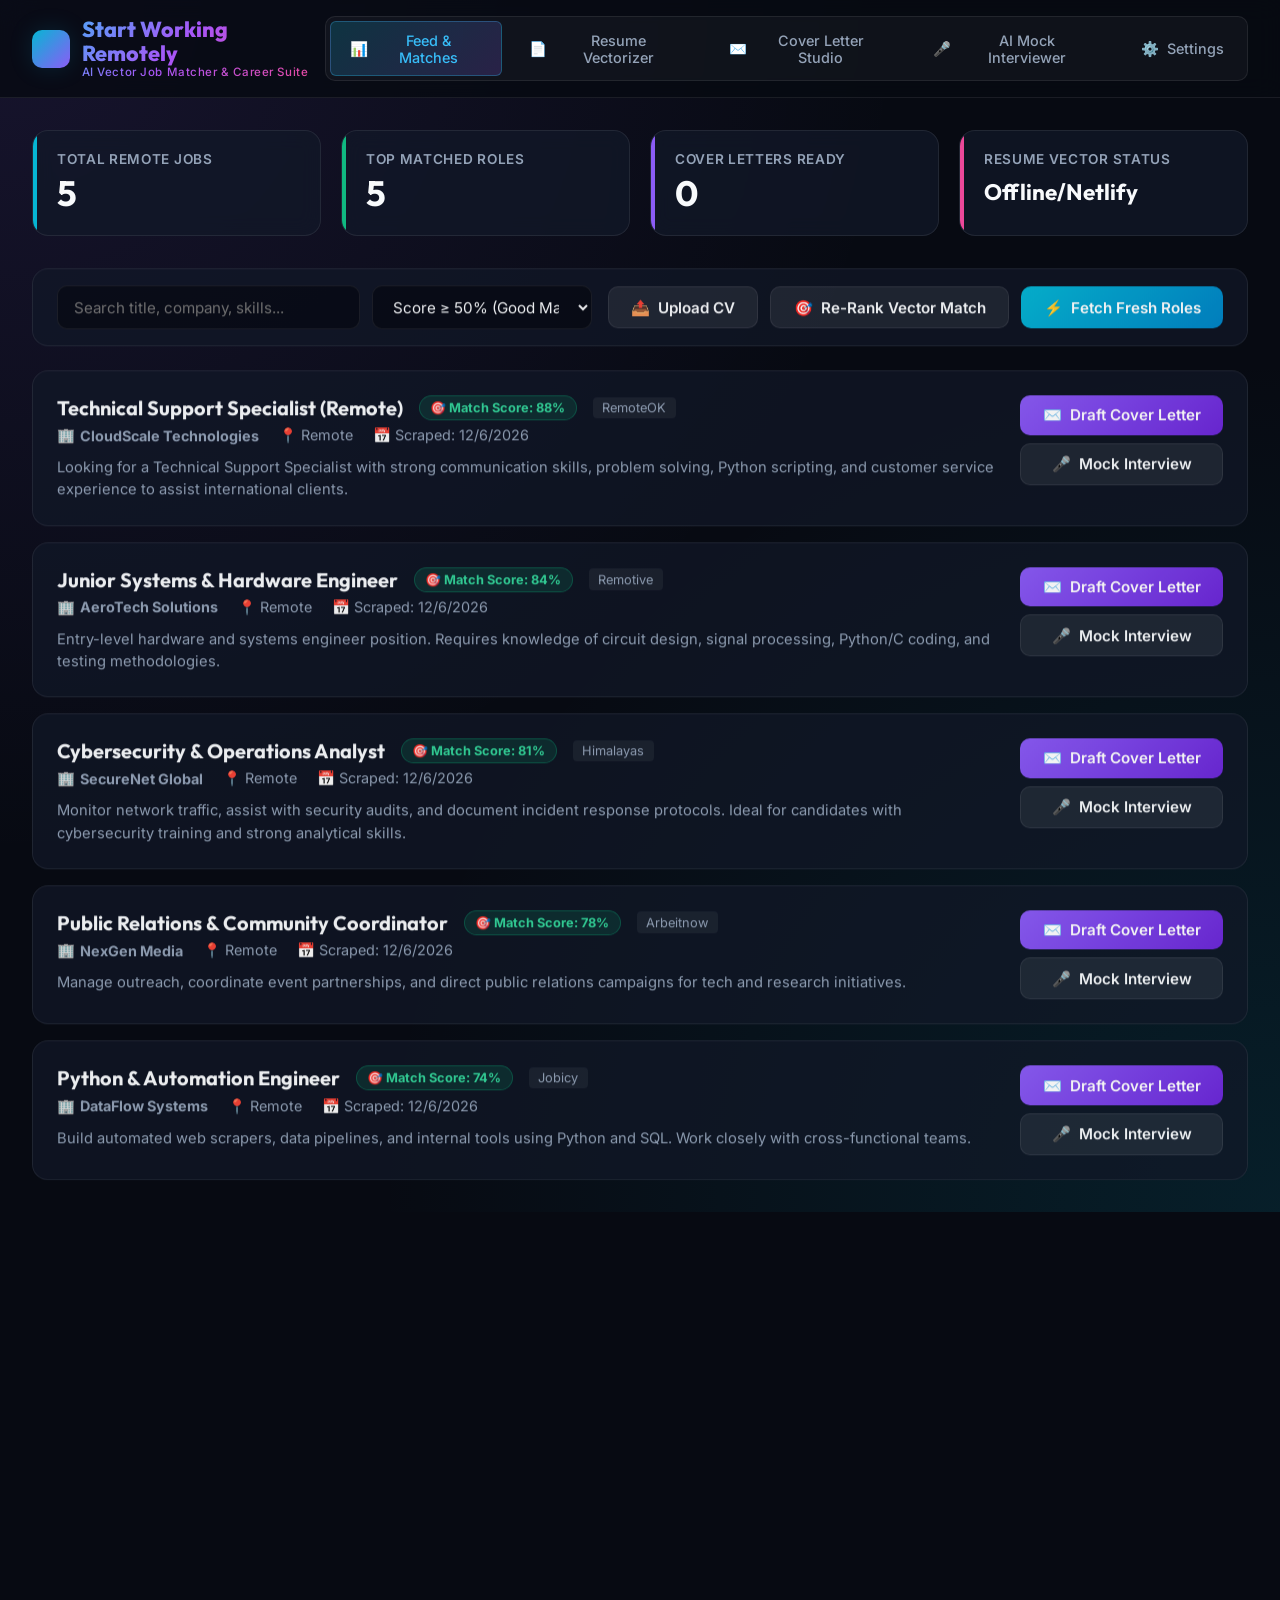
==== index.html @ cdeee98a "Fixed the bugs" ====
<!DOCTYPE html>
<html lang="en">
<head>
  <meta charset="UTF-8">
  <meta http-equiv="refresh" content="0; url=web/index.html">
  <title>Redirecting to Start Working Remotely...</title>
</head>
<body>
  <p>Redirecting to <a href="web/index.html">Start Working Remotely Web Dashboard</a>...</p>
</body>
</html>
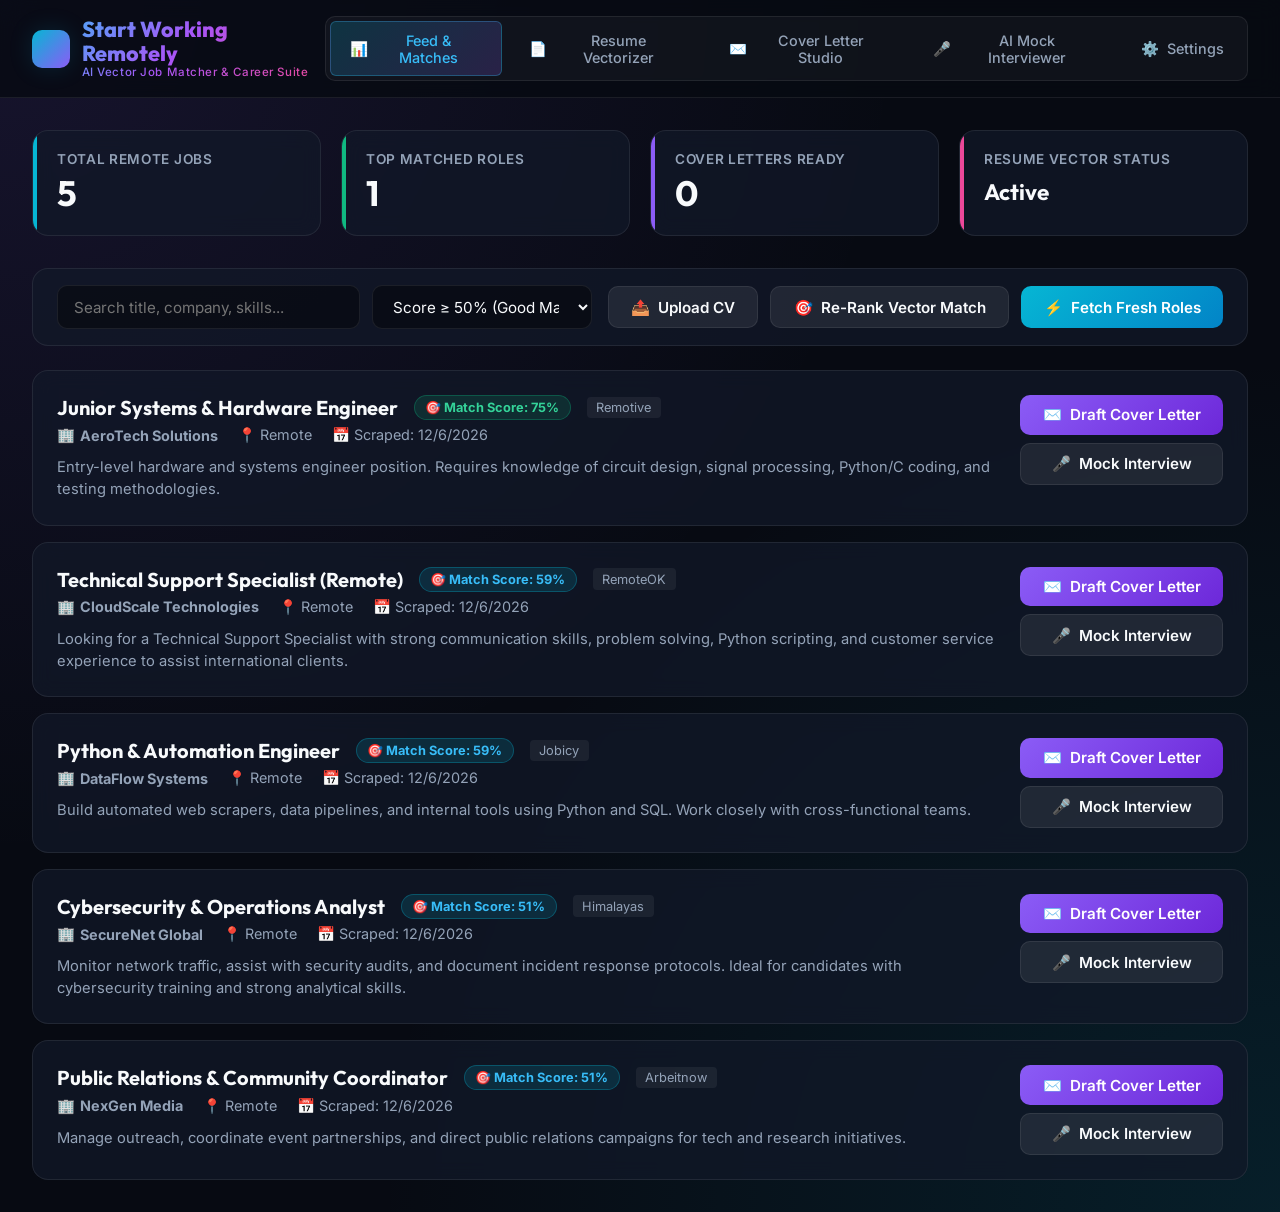
==== commit 13974fa3: "Deploy complete static web dashboard at root with API functions for Vercel" ====
--- a/index.html
+++ b/index.html
@@ -2,10 +2,251 @@
 <html lang="en">
 <head>
   <meta charset="UTF-8">
-  <meta http-equiv="refresh" content="0; url=web/index.html">
-  <title>Redirecting to Start Working Remotely...</title>
+  <meta name="viewport" content="width=device-width, initial-scale=1.0">
+  <title>Start Working Remotely - AI Job Hunting & Interview Studio</title>
+  <meta name="description" content="Start Working Remotely - Vector matching job scraper, ATS cover letter studio, and AI mock interviewer.">
+  <link rel="stylesheet" href="styles.css">
+  <link rel="icon" href="data:image/svg+xml,<svg xmlns=%22http://www.w3.org/2000/svg%22 viewBox=%220 0 100 100%22><text y=%22.9em%22 font-size=%2290%22>🌐</text></svg>">
 </head>
 <body>
-  <p>Redirecting to <a href="web/index.html">Start Working Remotely Web Dashboard</a>...</p>
+
+  <!-- Header -->
+  <header>
+    <div class="nav-container">
+      <div class="logo">
+        <div class="logo-icon">🌐</div>
+        <div style="display: flex; flex-direction: column;">
+          <span style="font-family: Outfit; font-weight: 800; font-size: 1.35rem; line-height: 1.1;">Start Working Remotely</span>
+          <span style="font-size: 0.72rem; color: var(--text-muted); font-weight: 500; letter-spacing: 0.05em;">AI Vector Job Matcher & Career Suite</span>
+        </div>
+      </div>
+
+      <nav class="nav-tabs">
+        <button class="tab-btn active" id="tab-btn-feed" onclick="switchTab('feed')">
+          <span>📊</span> Feed & Matches
+        </button>
+        <button class="tab-btn" id="tab-btn-resume" onclick="switchTab('resume')">
+          <span>📄</span> Resume Vectorizer
+        </button>
+        <button class="tab-btn" id="tab-btn-letters" onclick="switchTab('letters')">
+          <span>✉️</span> Cover Letter Studio
+        </button>
+        <button class="tab-btn" id="tab-btn-interview" onclick="switchTab('interview')">
+          <span>🎤</span> AI Mock Interviewer
+        </button>
+        <button class="tab-btn" id="tab-btn-settings" onclick="switchTab('settings')">
+          <span>⚙️</span> Settings
+        </button>
+      </nav>
+    </div>
+  </header>
+
+  <main>
+    <!-- Live Stats -->
+    <div class="stats-grid">
+      <div class="stat-card">
+        <div class="stat-label">Total Remote Jobs</div>
+        <div class="stat-value" id="stat-total-jobs">0</div>
+      </div>
+      <div class="stat-card emerald">
+        <div class="stat-label">Top Matched Roles</div>
+        <div class="stat-value" id="stat-top-matches">0</div>
+      </div>
+      <div class="stat-card purple">
+        <div class="stat-label">Cover Letters Ready</div>
+        <div class="stat-value" id="stat-letters">0</div>
+      </div>
+      <div class="stat-card pink">
+        <div class="stat-label">Resume Vector Status</div>
+        <div class="stat-value" id="stat-resume-status" style="font-size: 1.4rem; padding-top: 0.4rem;">Active</div>
+      </div>
+    </div>
+
+    <!-- TAB 1: Feed & Matches -->
+    <div class="tab-content active" id="tab-feed">
+      <div class="controls-bar">
+        <div class="search-group">
+          <input type="text" id="search-input" placeholder="Search title, company, skills..." oninput="filterJobs()">
+          <select id="score-filter" style="width: 220px;" onchange="filterJobs()">
+            <option value="0.70">Score ≥ 70% (High Match)</option>
+            <option value="0.50" selected>Score ≥ 50% (Good Match)</option>
+            <option value="0.30">Score ≥ 30% (Broad Roles)</option>
+            <option value="0.00">All Scraped Roles</option>
+          </select>
+        </div>
+        <div style="display: flex; gap: 0.75rem; flex-wrap: wrap;">
+          <button class="btn btn-secondary" id="btn-upload-cv-quick" onclick="document.getElementById('cv-file-input').click()">
+            <span>📤</span> Upload CV
+          </button>
+          <button class="btn btn-secondary" id="btn-re-rank" onclick="triggerReMatch()">
+            <span>🎯</span> Re-Rank Vector Match
+          </button>
+          <button class="btn" id="btn-scan" onclick="triggerScan()">
+            <span>⚡</span> Fetch Fresh Roles
+          </button>
+        </div>
+      </div>
+
+      <div class="jobs-list" id="jobs-container">
+        <!-- Rendered dynamically -->
+      </div>
+    </div>
+
+    <!-- Hidden File Input for CV Upload -->
+    <input type="file" id="cv-file-input" accept=".pdf,.txt,.md,.docx" style="display: none;" onchange="handleCvFileUpload(event)">
+
+    <!-- TAB 2: Resume Vectorizer -->
+    <div class="tab-content" id="tab-resume">
+      <div class="panel">
+        <div class="panel-title">
+          <span>📄</span> Upload CV / Resume & Vectorize
+        </div>
+        <p style="color: var(--text-muted); margin-bottom: 1.25rem; line-height: 1.5;">
+          Upload your CV (PDF, DOCX, TXT, MD) or edit your resume text directly below. The system extracts skills & domain vectors to re-rank all scraped job postings.
+        </p>
+
+        <!-- Drag and Drop Upload Zone -->
+        <div id="drop-zone" onclick="document.getElementById('cv-file-input').click()" style="border: 2px dashed rgba(6, 182, 212, 0.4); background: rgba(6, 182, 212, 0.04); border-radius: var(--radius-lg); padding: 2rem; text-align: center; cursor: pointer; margin-bottom: 1.5rem; transition: all 0.2s ease;">
+          <div style="font-size: 2.5rem; margin-bottom: 0.5rem;">📁</div>
+          <div style="font-weight: 700; font-size: 1.1rem; color: #38bdf8; margin-bottom: 0.25rem;">Click or Drag & Drop your CV here</div>
+          <div style="font-size: 0.85rem; color: var(--text-dim);">Supports PDF, DOCX, TXT, MD</div>
+        </div>
+
+        <div style="font-weight: 600; font-size: 0.95rem; margin-bottom: 0.5rem; color: var(--text-main);">Extracted Resume Vector Text:</div>
+        <textarea id="resume-textarea" rows="16" placeholder="Paste or view your resume text here..."></textarea>
+        <div style="margin-top: 1rem; display: flex; justify-content: flex-end; gap: 1rem;">
+          <button class="btn" id="btn-save-resume" onclick="saveResume()">
+            <span>💾</span> Save & Re-index Embeddings
+          </button>
+        </div>
+      </div>
+    </div>
+
+
+    <!-- TAB 3: Cover Letter Studio -->
+    <div class="tab-content" id="tab-letters">
+      <div class="panel">
+        <div class="panel-title">
+          <span>✉️</span> AI Cover Letter Studio
+        </div>
+        <p style="color: var(--text-muted); margin-bottom: 1.25rem;">
+          Select a target job position to generate an ATS-tailored cover letter based on your candidate profile.
+        </p>
+
+        <div style="display: grid; grid-template-columns: 2fr 1fr; gap: 1rem; margin-bottom: 1.25rem;">
+          <div>
+            <label style="font-weight: 600; font-size: 0.88rem; margin-bottom: 0.35rem; display: block; color: var(--text-muted);">Select Target Job Role:</label>
+            <select id="cl-job-select" onchange="loadCoverLetterForSelectedJob()">
+              <option value="">-- Choose a Matched Job --</option>
+            </select>
+          </div>
+          <div>
+            <label style="font-weight: 600; font-size: 0.88rem; margin-bottom: 0.35rem; display: block; color: var(--text-muted);">Cover Letter Tone:</label>
+            <select id="cl-tone-select">
+              <option value="ats">Standard Professional (ATS Optimized)</option>
+              <option value="tech">Technical & Engineering Focused</option>
+              <option value="leadership">Leadership & PR Focused</option>
+              <option value="enthusiastic">High Energy & Enthusiastic</option>
+            </select>
+          </div>
+        </div>
+
+        <div style="margin-bottom: 1.5rem;">
+          <button class="btn btn-purple" id="btn-gen-cl" onclick="generateCoverLetterInStudio()">
+            <span>✉️</span> Generate Tailored Cover Letter
+          </button>
+        </div>
+
+        <div style="display: flex; justify-content: space-between; align-items: center; margin-bottom: 0.5rem;">
+          <span style="font-weight: 600; font-size: 0.95rem;">Generated Cover Letter Draft:</span>
+          <div style="display: flex; gap: 0.75rem; align-items: center;">
+            <span id="cl-word-count" style="font-size: 0.85rem; color: var(--text-dim);">0 words</span>
+            <button class="btn btn-secondary" style="padding: 0.35rem 0.8rem; font-size: 0.85rem;" onclick="copyCoverLetterText()">📋 Copy Text</button>
+            <button class="btn btn-secondary" style="padding: 0.35rem 0.8rem; font-size: 0.85rem;" onclick="downloadCoverLetterText()">💾 Download .txt</button>
+          </div>
+        </div>
+        <textarea id="cl-output-text" rows="18" placeholder="Select a job and click Generate to build your tailored cover letter..."></textarea>
+      </div>
+    </div>
+
+    <!-- TAB 4: Mock Interviewer -->
+    <div class="tab-content" id="tab-interview">
+      <div class="panel">
+        <div class="panel-title">
+          <span>🎤</span> AI Mock Interviewer & Feedback Studio
+        </div>
+        <p style="color: var(--text-muted); margin-bottom: 1.25rem;">
+          Practice answering targeted technical, behavioral, and situational questions. Submit your response for immediate AI grading and feedback.
+        </p>
+
+        <div style="display: flex; gap: 1rem; margin-bottom: 1.5rem; flex-wrap: wrap;">
+          <div style="flex: 1; min-width: 250px;">
+            <label style="font-weight: 600; font-size: 0.88rem; margin-bottom: 0.35rem; display: block; color: var(--text-muted);">Select Target Role:</label>
+            <select id="int-job-select" onchange="loadInterviewForSelectedJob()">
+              <option value="">-- Choose a Matched Job --</option>
+            </select>
+          </div>
+          <div style="display: flex; align-items: flex-end;">
+            <button class="btn" onclick="generateInterviewQuestionsInStudio()">
+              <span>🎤</span> Load Interview Questions
+            </button>
+          </div>
+        </div>
+
+        <div id="interview-workspace">
+          <div style="text-align: center; padding: 3rem; background: rgba(0,0,0,0.2); border-radius: var(--radius-md); border: 1px dashed var(--border-glass);">
+            <div style="font-size: 2rem; margin-bottom: 0.5rem;">🎯</div>
+            <h4 style="font-family: Outfit; font-size: 1.2rem; margin-bottom: 0.5rem;">No Role Selected</h4>
+            <p style="color: var(--text-dim); font-size: 0.9rem;">Choose a job from the dropdown above to load role-specific mock questions and model answers.</p>
+          </div>
+        </div>
+      </div>
+    </div>
+
+    <!-- TAB 5: Settings -->
+    <div class="tab-content" id="tab-settings">
+      <div class="panel">
+        <div class="panel-title">
+          <span>⚙️</span> System Configuration
+        </div>
+        <div style="display: grid; gap: 1rem; max-width: 600px;">
+          <div>
+            <label style="font-weight: 600; display: block; margin-bottom: 0.4rem;">Default Search Role Query</label>
+            <input type="text" id="cfg-role" value="software engineer">
+          </div>
+          <div>
+            <label style="font-weight: 600; display: block; margin-bottom: 0.4rem;">Location Filter</label>
+            <input type="text" id="cfg-location" value="remote">
+          </div>
+          <div>
+            <label style="font-weight: 600; display: block; margin-bottom: 0.4rem;">Ollama API Base URL (Local LLM)</label>
+            <input type="text" id="cfg-ollama" value="http://localhost:11434">
+          </div>
+          <div>
+            <label style="font-weight: 600; display: block; margin-bottom: 0.4rem;">OpenRouter API Key (Optional Cloud LLM)</label>
+            <input type="text" id="cfg-openrouter" placeholder="sk-or-v1-...">
+          </div>
+          <div style="margin-top: 1rem;">
+            <button class="btn btn-purple" onclick="saveSettings()">Save Settings</button>
+          </div>
+        </div>
+      </div>
+    </div>
+  </main>
+
+  <!-- Modal Viewer -->
+  <div class="modal-overlay" id="modal-overlay">
+    <div class="modal-box">
+      <div class="modal-header">
+        <div class="modal-title" id="modal-title">Modal Header</div>
+        <button class="modal-close" onclick="closeModal()">✕</button>
+      </div>
+      <div class="modal-body" id="modal-body">
+        <!-- Content -->
+      </div>
+    </div>
+  </div>
+
+  <script src="app.js"></script>
 </body>
 </html>
--- a/styles.css
+++ b/styles.css
@@ -0,0 +1,528 @@
+@import url('https://fonts.googleapis.com/css2?family=Inter:wght@300;400;500;600;700&family=Outfit:wght@500;600;700;800&display=swap');
+
+:root {
+  --bg-dark: #070a12;
+  --bg-card: rgba(18, 25, 41, 0.75);
+  --bg-card-hover: rgba(26, 36, 59, 0.85);
+  --bg-glass: rgba(255, 255, 255, 0.03);
+  --border-glass: rgba(255, 255, 255, 0.08);
+  --border-focus: #3b82f6;
+
+  --accent-cyan: #06b6d4;
+  --accent-purple: #8b5cf6;
+  --accent-pink: #ec4899;
+  --accent-emerald: #10b981;
+  --accent-amber: #f59e0b;
+  
+  --text-main: #f8fafc;
+  --text-muted: #94a3b8;
+  --text-dim: #64748b;
+  
+  --shadow-glow: 0 0 25px rgba(6, 182, 212, 0.15);
+  --radius-lg: 16px;
+  --radius-md: 10px;
+  --radius-sm: 6px;
+}
+
+* {
+  margin: 0;
+  padding: 0;
+  box-sizing: border-box;
+  font-family: 'Inter', -apple-system, BlinkMacSystemFont, sans-serif;
+}
+
+body {
+  background-color: var(--bg-dark);
+  background-image: 
+    radial-gradient(at 0% 0%, rgba(139, 92, 246, 0.12) 0px, transparent 50%),
+    radial-gradient(at 100% 100%, rgba(6, 182, 212, 0.12) 0px, transparent 50%);
+  color: var(--text-main);
+  min-height: 100vh;
+  display: flex;
+  flex-direction: column;
+}
+
+/* Header & Navbar */
+header {
+  border-bottom: 1px solid var(--border-glass);
+  background: rgba(7, 10, 18, 0.8);
+  backdrop-filter: blur(12px);
+  position: sticky;
+  top: 0;
+  z-index: 100;
+  padding: 1rem 2rem;
+}
+
+.nav-container {
+  max-width: 1400px;
+  margin: 0 auto;
+  display: flex;
+  justify-content: space-between;
+  align-items: center;
+}
+
+.logo {
+  display: flex;
+  align-items: center;
+  gap: 0.75rem;
+  font-family: 'Outfit', sans-serif;
+  font-weight: 800;
+  font-size: 1.4rem;
+  background: linear-gradient(135deg, #38bdf8, #a855f7, #ec4899);
+  -webkit-background-clip: text;
+  -webkit-text-fill-color: transparent;
+}
+
+.logo-icon {
+  width: 38px;
+  height: 38px;
+  background: linear-gradient(135deg, var(--accent-cyan), var(--accent-purple));
+  border-radius: var(--radius-md);
+  display: flex;
+  align-items: center;
+  justify-content: center;
+  font-size: 1.3rem;
+  color: white;
+  box-shadow: var(--shadow-glow);
+}
+
+.nav-tabs {
+  display: flex;
+  gap: 0.5rem;
+  background: rgba(255, 255, 255, 0.04);
+  padding: 0.25rem;
+  border-radius: var(--radius-md);
+  border: 1px solid var(--border-glass);
+}
+
+.tab-btn {
+  background: transparent;
+  border: none;
+  color: var(--text-muted);
+  padding: 0.6rem 1.2rem;
+  border-radius: var(--radius-sm);
+  font-weight: 500;
+  font-size: 0.9rem;
+  cursor: pointer;
+  transition: all 0.2s ease;
+  display: flex;
+  align-items: center;
+  gap: 0.5rem;
+}
+
+.tab-btn:hover {
+  color: var(--text-main);
+  background: rgba(255, 255, 255, 0.05);
+}
+
+.tab-btn.active {
+  background: linear-gradient(135deg, rgba(6, 182, 212, 0.2), rgba(139, 92, 246, 0.2));
+  color: #38bdf8;
+  border: 1px solid rgba(56, 189, 248, 0.3);
+}
+
+/* Layout */
+main {
+  max-width: 1400px;
+  margin: 2rem auto;
+  padding: 0 2rem;
+  width: 100%;
+  flex: 1;
+}
+
+.tab-content {
+  display: none;
+  animation: fadeIn 0.3s ease;
+}
+
+.tab-content.active {
+  display: block;
+}
+
+@keyframes fadeIn {
+  from { opacity: 0; transform: translateY(6px); }
+  to { opacity: 1; transform: translateY(0); }
+}
+
+/* Stat Cards */
+.stats-grid {
+  display: grid;
+  grid-template-columns: repeat(4, 1fr);
+  gap: 1.25rem;
+  margin-bottom: 2rem;
+}
+
+@media (max-width: 1024px) {
+  .stats-grid {
+    grid-template-columns: repeat(2, 1fr);
+  }
+}
+
+@media (max-width: 600px) {
+  .stats-grid {
+    grid-template-columns: 1fr;
+  }
+}
+
+
+.stat-card {
+  background: var(--bg-card);
+  border: 1px solid var(--border-glass);
+  border-radius: var(--radius-lg);
+  padding: 1.25rem 1.5rem;
+  backdrop-filter: blur(10px);
+  position: relative;
+  overflow: hidden;
+  transition: transform 0.2s ease, border-color 0.2s ease;
+}
+
+.stat-card:hover {
+  transform: translateY(-2px);
+  border-color: rgba(255, 255, 255, 0.18);
+}
+
+.stat-card::after {
+  content: '';
+  position: absolute;
+  top: 0;
+  left: 0;
+  width: 4px;
+  height: 100%;
+  background: var(--accent-cyan);
+}
+
+.stat-card.emerald::after { background: var(--accent-emerald); }
+.stat-card.purple::after { background: var(--accent-purple); }
+.stat-card.pink::after { background: var(--accent-pink); }
+
+.stat-label {
+  font-size: 0.85rem;
+  color: var(--text-muted);
+  text-transform: uppercase;
+  letter-spacing: 0.05em;
+  font-weight: 600;
+}
+
+.stat-value {
+  font-family: 'Outfit', sans-serif;
+  font-size: 2.2rem;
+  font-weight: 700;
+  margin-top: 0.25rem;
+  color: var(--text-main);
+}
+
+/* Controls Bar */
+.controls-bar {
+  display: flex;
+  justify-content: space-between;
+  align-items: center;
+  gap: 1rem;
+  margin-bottom: 1.5rem;
+  flex-wrap: wrap;
+  background: var(--bg-card);
+  padding: 1rem 1.5rem;
+  border-radius: var(--radius-lg);
+  border: 1px solid var(--border-glass);
+}
+
+.search-group {
+  display: flex;
+  gap: 0.75rem;
+  flex: 1;
+  min-width: 300px;
+}
+
+input[type="text"], textarea, select {
+  background: rgba(0, 0, 0, 0.4);
+  border: 1px solid var(--border-glass);
+  color: var(--text-main);
+  padding: 0.65rem 1rem;
+  border-radius: var(--radius-md);
+  font-size: 0.95rem;
+  outline: none;
+  transition: all 0.2s ease;
+  width: 100%;
+}
+
+input[type="text"]:focus, textarea:focus, select:focus {
+  border-color: var(--accent-cyan);
+  box-shadow: 0 0 0 3px rgba(6, 182, 212, 0.15);
+}
+
+.btn {
+  background: linear-gradient(135deg, var(--accent-cyan), #0284c7);
+  color: white;
+  border: none;
+  padding: 0.65rem 1.4rem;
+  border-radius: var(--radius-md);
+  font-weight: 600;
+  font-size: 0.95rem;
+  cursor: pointer;
+  transition: all 0.2s ease;
+  display: inline-flex;
+  align-items: center;
+  justify-content: center;
+  gap: 0.5rem;
+  white-space: nowrap;
+}
+
+.btn:hover {
+  filter: brightness(1.1);
+  box-shadow: 0 4px 15px rgba(6, 182, 212, 0.3);
+}
+
+.btn-secondary {
+  background: rgba(255, 255, 255, 0.08);
+  color: var(--text-main);
+  border: 1px solid var(--border-glass);
+}
+
+.btn-secondary:hover {
+  background: rgba(255, 255, 255, 0.15);
+}
+
+.btn-purple {
+  background: linear-gradient(135deg, var(--accent-purple), #6d28d9);
+}
+
+.btn-purple:hover {
+  box-shadow: 0 4px 15px rgba(139, 92, 246, 0.3);
+}
+
+/* Job Cards List */
+.jobs-list {
+  display: flex;
+  flex-direction: column;
+  gap: 1rem;
+}
+
+.job-card {
+  background: var(--bg-card);
+  border: 1px solid var(--border-glass);
+  border-radius: var(--radius-lg);
+  padding: 1.5rem;
+  display: flex;
+  justify-content: space-between;
+  align-items: flex-start;
+  gap: 1.5rem;
+  transition: all 0.2s ease;
+  backdrop-filter: blur(10px);
+}
+
+.job-card:hover {
+  border-color: rgba(56, 189, 248, 0.3);
+  box-shadow: 0 8px 30px rgba(0, 0, 0, 0.3);
+  transform: translateY(-1px);
+}
+
+.job-info {
+  flex: 1;
+}
+
+.job-title-row {
+  display: flex;
+  align-items: center;
+  gap: 1rem;
+  margin-bottom: 0.4rem;
+  flex-wrap: wrap;
+}
+
+.job-title {
+  font-family: 'Outfit', sans-serif;
+  font-size: 1.25rem;
+  font-weight: 700;
+  color: var(--text-main);
+  text-decoration: none;
+}
+
+.job-title:hover {
+  color: var(--accent-cyan);
+}
+
+.badge-score {
+  padding: 0.25rem 0.65rem;
+  border-radius: 20px;
+  font-size: 0.8rem;
+  font-weight: 700;
+  display: inline-flex;
+  align-items: center;
+  gap: 0.3rem;
+}
+
+.score-high {
+  background: rgba(16, 185, 129, 0.15);
+  color: #34d399;
+  border: 1px solid rgba(16, 185, 129, 0.3);
+}
+
+.score-mid {
+  background: rgba(6, 182, 212, 0.15);
+  color: #38bdf8;
+  border: 1px solid rgba(6, 182, 212, 0.3);
+}
+
+.score-low {
+  background: rgba(245, 158, 11, 0.15);
+  color: #fbbf24;
+  border: 1px solid rgba(245, 158, 11, 0.3);
+}
+
+.job-meta {
+  display: flex;
+  gap: 1.25rem;
+  font-size: 0.9rem;
+  color: var(--text-muted);
+  margin-bottom: 0.75rem;
+}
+
+.job-meta span {
+  display: flex;
+  align-items: center;
+  gap: 0.3rem;
+}
+
+.job-desc {
+  font-size: 0.92rem;
+  color: var(--text-muted);
+  line-height: 1.5;
+  display: -webkit-box;
+  -webkit-line-clamp: 2;
+  -webkit-box-orient: vertical;
+  overflow: hidden;
+}
+
+.job-actions {
+  display: flex;
+  flex-direction: column;
+  gap: 0.5rem;
+  min-width: 160px;
+}
+
+/* Modal */
+.modal-overlay {
+  position: fixed;
+  top: 0;
+  left: 0;
+  width: 100vw;
+  height: 100vh;
+  background: rgba(0, 0, 0, 0.75);
+  backdrop-filter: blur(8px);
+  z-index: 1000;
+  display: none;
+  align-items: center;
+  justify-content: center;
+}
+
+.modal-overlay.active {
+  display: flex;
+}
+
+.modal-box {
+  background: #0f172a;
+  border: 1px solid var(--border-glass);
+  border-radius: var(--radius-lg);
+  width: 90%;
+  max-width: 750px;
+  max-height: 85vh;
+  display: flex;
+  flex-direction: column;
+  box-shadow: 0 20px 50px rgba(0, 0, 0, 0.6);
+  animation: modalIn 0.25s ease;
+}
+
+@keyframes modalIn {
+  from { opacity: 0; transform: scale(0.95); }
+  to { opacity: 1; transform: scale(1); }
+}
+
+.modal-header {
+  padding: 1.25rem 1.5rem;
+  border-bottom: 1px solid var(--border-glass);
+  display: flex;
+  justify-content: space-between;
+  align-items: center;
+}
+
+.modal-title {
+  font-family: 'Outfit', sans-serif;
+  font-size: 1.2rem;
+  font-weight: 700;
+}
+
+.modal-close {
+  background: transparent;
+  border: none;
+  color: var(--text-muted);
+  font-size: 1.5rem;
+  cursor: pointer;
+}
+
+.modal-body {
+  padding: 1.5rem;
+  overflow-y: auto;
+  flex: 1;
+}
+
+/* Form & Editor Panels */
+.panel {
+  background: var(--bg-card);
+  border: 1px solid var(--border-glass);
+  border-radius: var(--radius-lg);
+  padding: 1.75rem;
+  margin-bottom: 1.5rem;
+}
+
+.panel-title {
+  font-family: 'Outfit', sans-serif;
+  font-size: 1.25rem;
+  font-weight: 700;
+  margin-bottom: 1rem;
+  display: flex;
+  align-items: center;
+  gap: 0.5rem;
+}
+
+/* Question List & Interview Q&A */
+.qa-card {
+  background: rgba(255, 255, 255, 0.03);
+  border: 1px solid var(--border-glass);
+  border-radius: var(--radius-md);
+  padding: 1.25rem;
+  margin-bottom: 1rem;
+}
+
+.qa-question {
+  font-weight: 600;
+  font-size: 1.05rem;
+  color: #38bdf8;
+  margin-bottom: 0.5rem;
+}
+
+.qa-hint {
+  font-size: 0.88rem;
+  color: var(--text-dim);
+  margin-bottom: 1rem;
+  font-style: italic;
+}
+
+.scorecard {
+  background: rgba(16, 185, 129, 0.08);
+  border: 1px solid rgba(16, 185, 129, 0.25);
+  border-radius: var(--radius-md);
+  padding: 1rem;
+  margin-top: 1rem;
+}
+
+.scorecard-metrics {
+  display: flex;
+  gap: 1rem;
+  margin-bottom: 0.5rem;
+}
+
+.score-chip {
+  background: rgba(0, 0, 0, 0.4);
+  padding: 0.3rem 0.6rem;
+  border-radius: var(--radius-sm);
+  font-size: 0.85rem;
+  font-weight: 600;
+}
